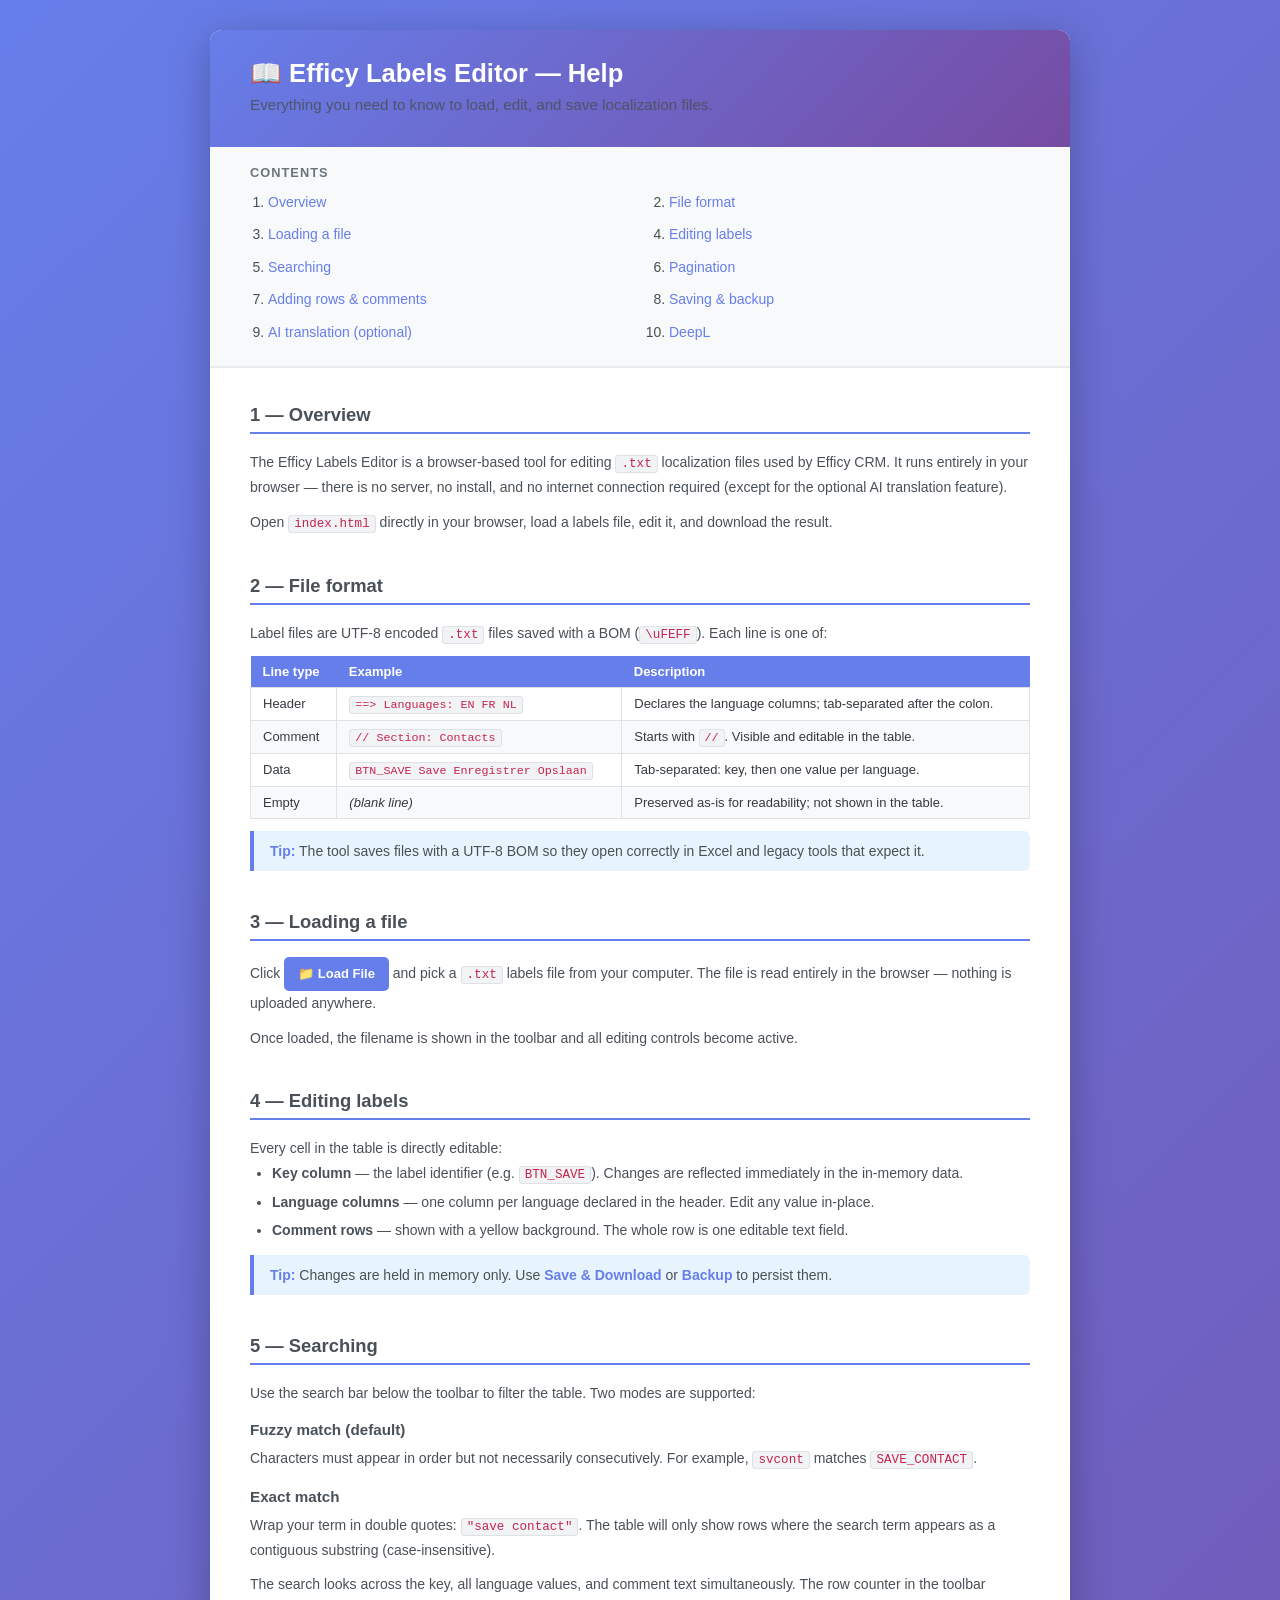
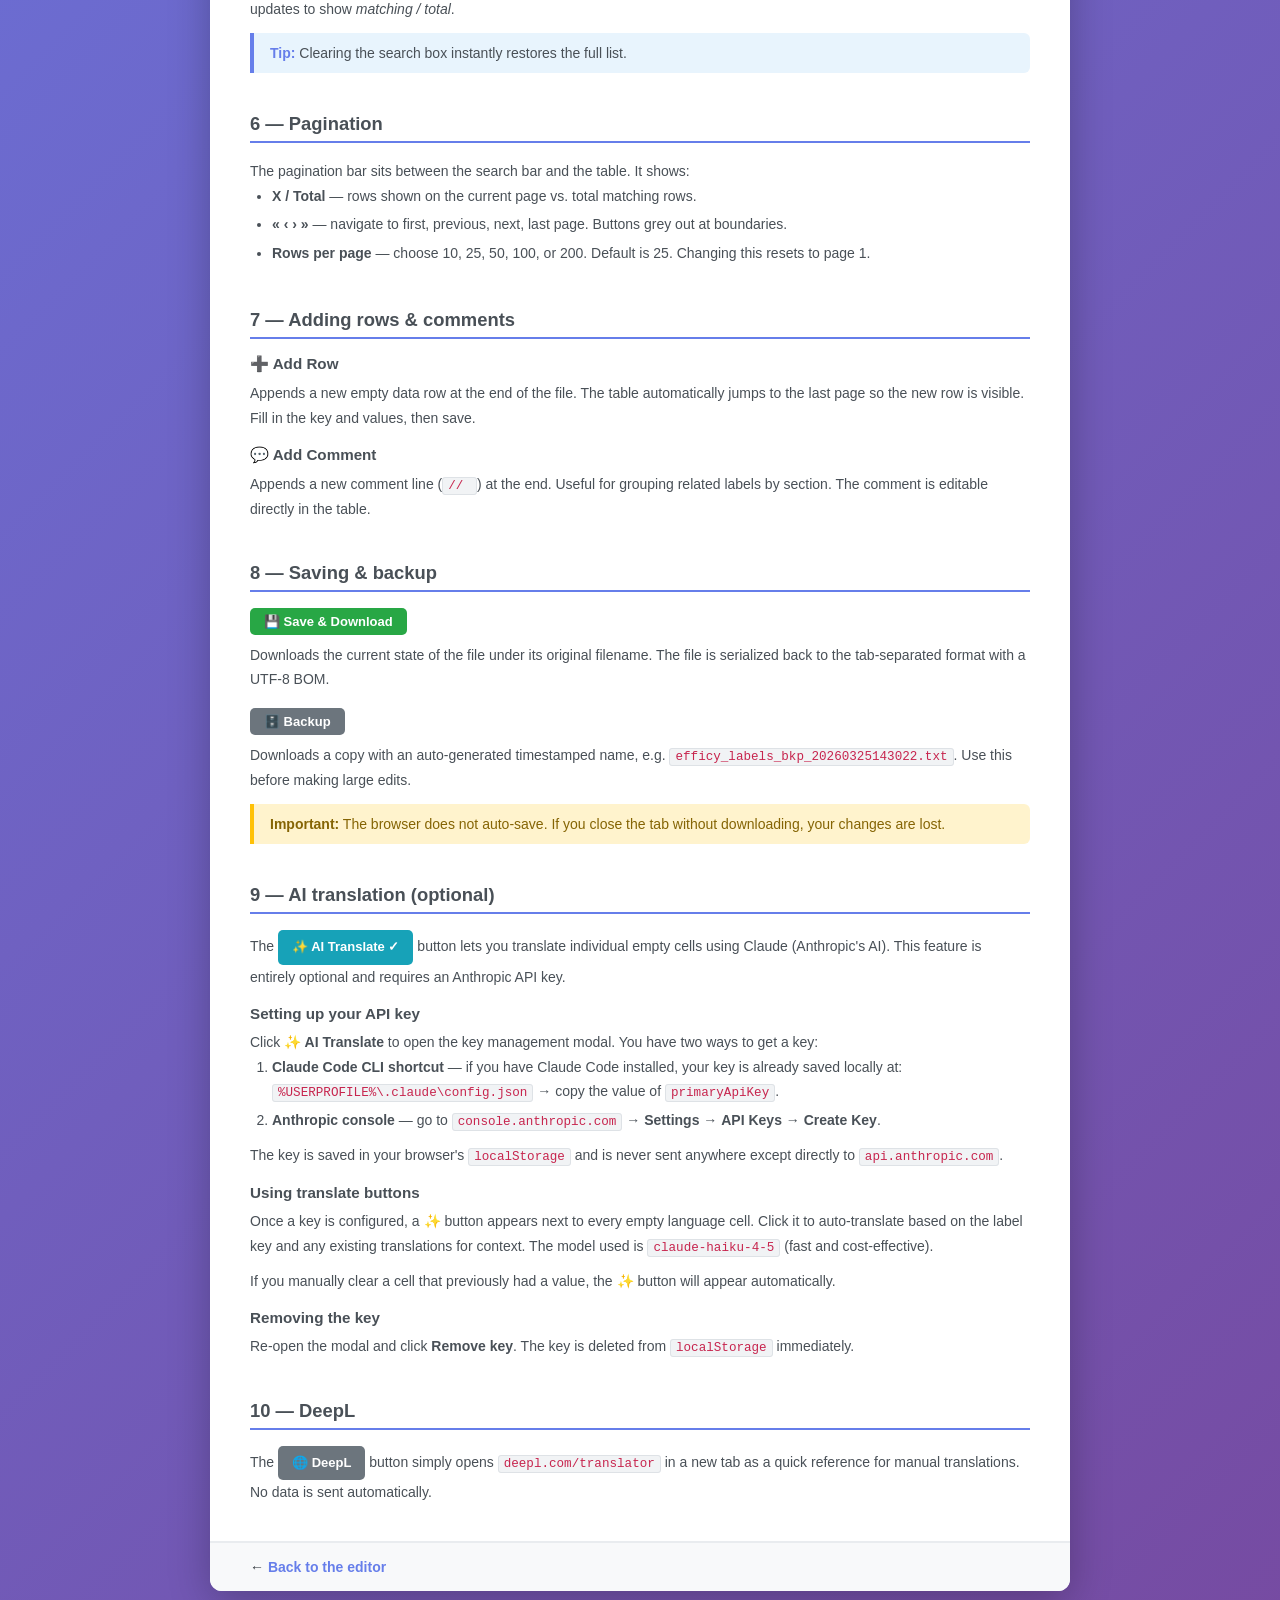
==== help.html @ d6625922 "Code structure improvement" ====
<!DOCTYPE html>
<html lang="en">
<head>
    <meta charset="UTF-8">
    <meta name="viewport" content="width=device-width, initial-scale=1.0">
    <title>Efficy Labels Editor — Help</title>
    <style>
        * { margin: 0; padding: 0; box-sizing: border-box; }

        body {
            font-family: 'Segoe UI', Tahoma, Geneva, Verdana, sans-serif;
            background: linear-gradient(135deg, #667eea 0%, #764ba2 100%);
            min-height: 100vh;
            padding: 30px 20px;
            color: #343a40;
        }

        .page {
            max-width: 860px;
            margin: 0 auto;
            background: white;
            border-radius: 12px;
            box-shadow: 0 10px 40px rgba(0,0,0,0.25);
            overflow: hidden;
        }

        .page-header {
            background: linear-gradient(135deg, #667eea 0%, #764ba2 100%);
            color: white;
            padding: 28px 40px;
        }

        .page-header h1 { font-size: 1.6em; margin-bottom: 4px; }
        .page-header p  { font-size: 0.95em; opacity: 0.85; }

        .toc {
            background: #f8f9fa;
            border-bottom: 2px solid #e9ecef;
            padding: 18px 40px;
        }

        .toc h2 {
            font-size: 0.8em;
            text-transform: uppercase;
            letter-spacing: 0.08em;
            color: #6c757d;
            margin-bottom: 10px;
        }

        .toc ol {
            padding-left: 18px;
            display: grid;
            grid-template-columns: 1fr 1fr;
            gap: 4px 40px;
            font-size: 14px;
        }

        .toc a {
            color: #667eea;
            text-decoration: none;
            font-weight: 500;
        }

        .toc a:hover { text-decoration: underline; }

        .content {
            padding: 36px 40px;
            display: flex;
            flex-direction: column;
            gap: 40px;
        }

        section { scroll-margin-top: 20px; }

        section h2 {
            font-size: 1.15em;
            color: #495057;
            border-bottom: 2px solid #667eea;
            padding-bottom: 6px;
            margin-bottom: 16px;
            display: flex;
            align-items: center;
            gap: 8px;
        }

        section h3 {
            font-size: 0.95em;
            font-weight: 700;
            color: #495057;
            margin: 16px 0 8px;
        }

        p, li { font-size: 14px; line-height: 1.75; color: #495057; }

        ul, ol { padding-left: 22px; }
        li { margin-bottom: 4px; }

        code {
            background: #f1f3f5;
            border: 1px solid #dee2e6;
            border-radius: 3px;
            padding: 1px 5px;
            font-family: 'Consolas', 'Courier New', monospace;
            font-size: 0.9em;
            color: #c7254e;
        }

        pre {
            background: #f8f9fa;
            border: 1px solid #dee2e6;
            border-radius: 6px;
            padding: 14px 18px;
            font-family: 'Consolas', 'Courier New', monospace;
            font-size: 13px;
            overflow-x: auto;
            line-height: 1.6;
            color: #343a40;
        }

        .tip {
            background: #e8f4fd;
            border-left: 4px solid #667eea;
            border-radius: 0 6px 6px 0;
            padding: 12px 16px;
            font-size: 14px;
            color: #495057;
            margin-top: 12px;
        }

        .tip strong { color: #667eea; }

        .warn {
            background: #fff3cd;
            border-left: 4px solid #ffc107;
            border-radius: 0 6px 6px 0;
            padding: 12px 16px;
            font-size: 14px;
            color: #856404;
            margin-top: 12px;
        }

        .btn-demo {
            display: inline-flex;
            align-items: center;
            gap: 6px;
            padding: 6px 14px;
            border-radius: 5px;
            font-size: 13px;
            font-weight: 600;
            border: none;
            cursor: default;
            vertical-align: middle;
        }

        .btn-primary-demo { background: #667eea; color: white; }
        .btn-success-demo { background: #28a745; color: white; }
        .btn-secondary-demo { background: #6c757d; color: white; }
        .btn-teal-demo { background: #17a2b8; color: white; }

        table.format-table {
            width: 100%;
            border-collapse: collapse;
            font-size: 13px;
            margin-top: 10px;
        }

        table.format-table th {
            background: #667eea;
            color: white;
            padding: 8px 12px;
            text-align: left;
        }

        table.format-table td {
            padding: 8px 12px;
            border: 1px solid #dee2e6;
        }

        table.format-table tr:nth-child(even) td { background: #f8f9fa; }

        .back-link {
            padding: 16px 40px;
            background: #f8f9fa;
            border-top: 2px solid #e9ecef;
            font-size: 14px;
        }

        .back-link a {
            color: #667eea;
            text-decoration: none;
            font-weight: 600;
        }

        .back-link a:hover { text-decoration: underline; }

        @media (max-width: 600px) {
            .page-header, .toc, .content, .back-link { padding-left: 20px; padding-right: 20px; }
            .toc ol { grid-template-columns: 1fr; }
        }
    </style>
</head>
<body>
    <div class="page">

        <div class="page-header">
            <h1>📖 Efficy Labels Editor — Help</h1>
            <p>Everything you need to know to load, edit, and save localization files.</p>
        </div>

        <nav class="toc">
            <h2>Contents</h2>
            <ol>
                <li><a href="#overview">Overview</a></li>
                <li><a href="#file-format">File format</a></li>
                <li><a href="#loading">Loading a file</a></li>
                <li><a href="#editing">Editing labels</a></li>
                <li><a href="#search">Searching</a></li>
                <li><a href="#pagination">Pagination</a></li>
                <li><a href="#adding">Adding rows &amp; comments</a></li>
                <li><a href="#saving">Saving &amp; backup</a></li>
                <li><a href="#ai">AI translation (optional)</a></li>
                <li><a href="#deepl">DeepL</a></li>
            </ol>
        </nav>

        <div class="content">

            <section id="overview">
                <h2>1 — Overview</h2>
                <p>The Efficy Labels Editor is a browser-based tool for editing <code>.txt</code> localization files used by Efficy CRM. It runs entirely in your browser — there is no server, no install, and no internet connection required (except for the optional AI translation feature).</p>
                <p style="margin-top:10px">Open <code>index.html</code> directly in your browser, load a labels file, edit it, and download the result.</p>
            </section>

            <section id="file-format">
                <h2>2 — File format</h2>
                <p>Label files are UTF-8 encoded <code>.txt</code> files saved with a BOM (<code>\uFEFF</code>). Each line is one of:</p>

                <table class="format-table">
                    <thead>
                        <tr><th>Line type</th><th>Example</th><th>Description</th></tr>
                    </thead>
                    <tbody>
                        <tr>
                            <td>Header</td>
                            <td><code>==> Languages:	EN	FR	NL</code></td>
                            <td>Declares the language columns; tab-separated after the colon.</td>
                        </tr>
                        <tr>
                            <td>Comment</td>
                            <td><code>// Section: Contacts</code></td>
                            <td>Starts with <code>//</code>. Visible and editable in the table.</td>
                        </tr>
                        <tr>
                            <td>Data</td>
                            <td><code>BTN_SAVE	Save	Enregistrer	Opslaan</code></td>
                            <td>Tab-separated: key, then one value per language.</td>
                        </tr>
                        <tr>
                            <td>Empty</td>
                            <td><em>(blank line)</em></td>
                            <td>Preserved as-is for readability; not shown in the table.</td>
                        </tr>
                    </tbody>
                </table>

                <div class="tip">
                    <strong>Tip:</strong> The tool saves files with a UTF-8 BOM so they open correctly in Excel and legacy tools that expect it.
                </div>
            </section>

            <section id="loading">
                <h2>3 — Loading a file</h2>
                <p>Click <span class="btn-demo btn-primary-demo">📁 Load File</span> and pick a <code>.txt</code> labels file from your computer. The file is read entirely in the browser — nothing is uploaded anywhere.</p>
                <p style="margin-top:10px">Once loaded, the filename is shown in the toolbar and all editing controls become active.</p>
            </section>

            <section id="editing">
                <h2>4 — Editing labels</h2>
                <p>Every cell in the table is directly editable:</p>
                <ul>
                    <li><strong>Key column</strong> — the label identifier (e.g. <code>BTN_SAVE</code>). Changes are reflected immediately in the in-memory data.</li>
                    <li><strong>Language columns</strong> — one column per language declared in the header. Edit any value in-place.</li>
                    <li><strong>Comment rows</strong> — shown with a yellow background. The whole row is one editable text field.</li>
                </ul>
                <div class="tip">
                    <strong>Tip:</strong> Changes are held in memory only. Use <strong>Save &amp; Download</strong> or <strong>Backup</strong> to persist them.
                </div>
            </section>

            <section id="search">
                <h2>5 — Searching</h2>
                <p>Use the search bar below the toolbar to filter the table. Two modes are supported:</p>

                <h3>Fuzzy match (default)</h3>
                <p>Characters must appear in order but not necessarily consecutively. For example, <code>svcont</code> matches <code>SAVE_CONTACT</code>.</p>

                <h3>Exact match</h3>
                <p>Wrap your term in double quotes: <code>"save contact"</code>. The table will only show rows where the search term appears as a contiguous substring (case-insensitive).</p>

                <p style="margin-top:10px">The search looks across the key, all language values, and comment text simultaneously. The row counter in the toolbar updates to show <em>matching / total</em>.</p>

                <div class="tip">
                    <strong>Tip:</strong> Clearing the search box instantly restores the full list.
                </div>
            </section>

            <section id="pagination">
                <h2>6 — Pagination</h2>
                <p>The pagination bar sits between the search bar and the table. It shows:</p>
                <ul>
                    <li><strong>X / Total</strong> — rows shown on the current page vs. total matching rows.</li>
                    <li><strong>« ‹ › »</strong> — navigate to first, previous, next, last page. Buttons grey out at boundaries.</li>
                    <li><strong>Rows per page</strong> — choose 10, 25, 50, 100, or 200. Default is 25. Changing this resets to page 1.</li>
                </ul>
            </section>

            <section id="adding">
                <h2>7 — Adding rows &amp; comments</h2>

                <h3>➕ Add Row</h3>
                <p>Appends a new empty data row at the end of the file. The table automatically jumps to the last page so the new row is visible. Fill in the key and values, then save.</p>

                <h3>💬 Add Comment</h3>
                <p>Appends a new comment line (<code>// </code>) at the end. Useful for grouping related labels by section. The comment is editable directly in the table.</p>
            </section>

            <section id="saving">
                <h2>8 — Saving &amp; backup</h2>

                <h3><span class="btn-demo btn-success-demo">💾 Save &amp; Download</span></h3>
                <p>Downloads the current state of the file under its original filename. The file is serialized back to the tab-separated format with a UTF-8 BOM.</p>

                <h3><span class="btn-demo btn-secondary-demo">🗄️ Backup</span></h3>
                <p>Downloads a copy with an auto-generated timestamped name, e.g. <code>efficy_labels_bkp_20260325143022.txt</code>. Use this before making large edits.</p>

                <div class="warn">
                    <strong>Important:</strong> The browser does not auto-save. If you close the tab without downloading, your changes are lost.
                </div>
            </section>

            <section id="ai">
                <h2>9 — AI translation (optional)</h2>
                <p>The <span class="btn-demo btn-teal-demo">✨ AI Translate ✓</span> button lets you translate individual empty cells using Claude (Anthropic's AI). This feature is entirely optional and requires an Anthropic API key.</p>

                <h3>Setting up your API key</h3>
                <p>Click <strong>✨ AI Translate</strong> to open the key management modal. You have two ways to get a key:</p>
                <ol>
                    <li>
                        <strong>Claude Code CLI shortcut</strong> — if you have Claude Code installed, your key is already saved locally at:<br>
                        <code>%USERPROFILE%\.claude\config.json</code> → copy the value of <code>primaryApiKey</code>.
                    </li>
                    <li>
                        <strong>Anthropic console</strong> — go to <code>console.anthropic.com</code> → <strong>Settings</strong> → <strong>API Keys</strong> → <strong>Create Key</strong>.
                    </li>
                </ol>
                <p style="margin-top:10px">The key is saved in your browser's <code>localStorage</code> and is never sent anywhere except directly to <code>api.anthropic.com</code>.</p>

                <h3>Using translate buttons</h3>
                <p>Once a key is configured, a <strong>✨</strong> button appears next to every empty language cell. Click it to auto-translate based on the label key and any existing translations for context. The model used is <code>claude-haiku-4-5</code> (fast and cost-effective).</p>
                <p style="margin-top:10px">If you manually clear a cell that previously had a value, the ✨ button will appear automatically.</p>

                <h3>Removing the key</h3>
                <p>Re-open the modal and click <strong>Remove key</strong>. The key is deleted from <code>localStorage</code> immediately.</p>
            </section>

            <section id="deepl">
                <h2>10 — DeepL</h2>
                <p>The <span class="btn-demo btn-secondary-demo">🌐 DeepL</span> button simply opens <code>deepl.com/translator</code> in a new tab as a quick reference for manual translations. No data is sent automatically.</p>
            </section>

        </div>

        <div class="back-link">
            ← <a href="index.html">Back to the editor</a>
        </div>

    </div>
</body>
</html>
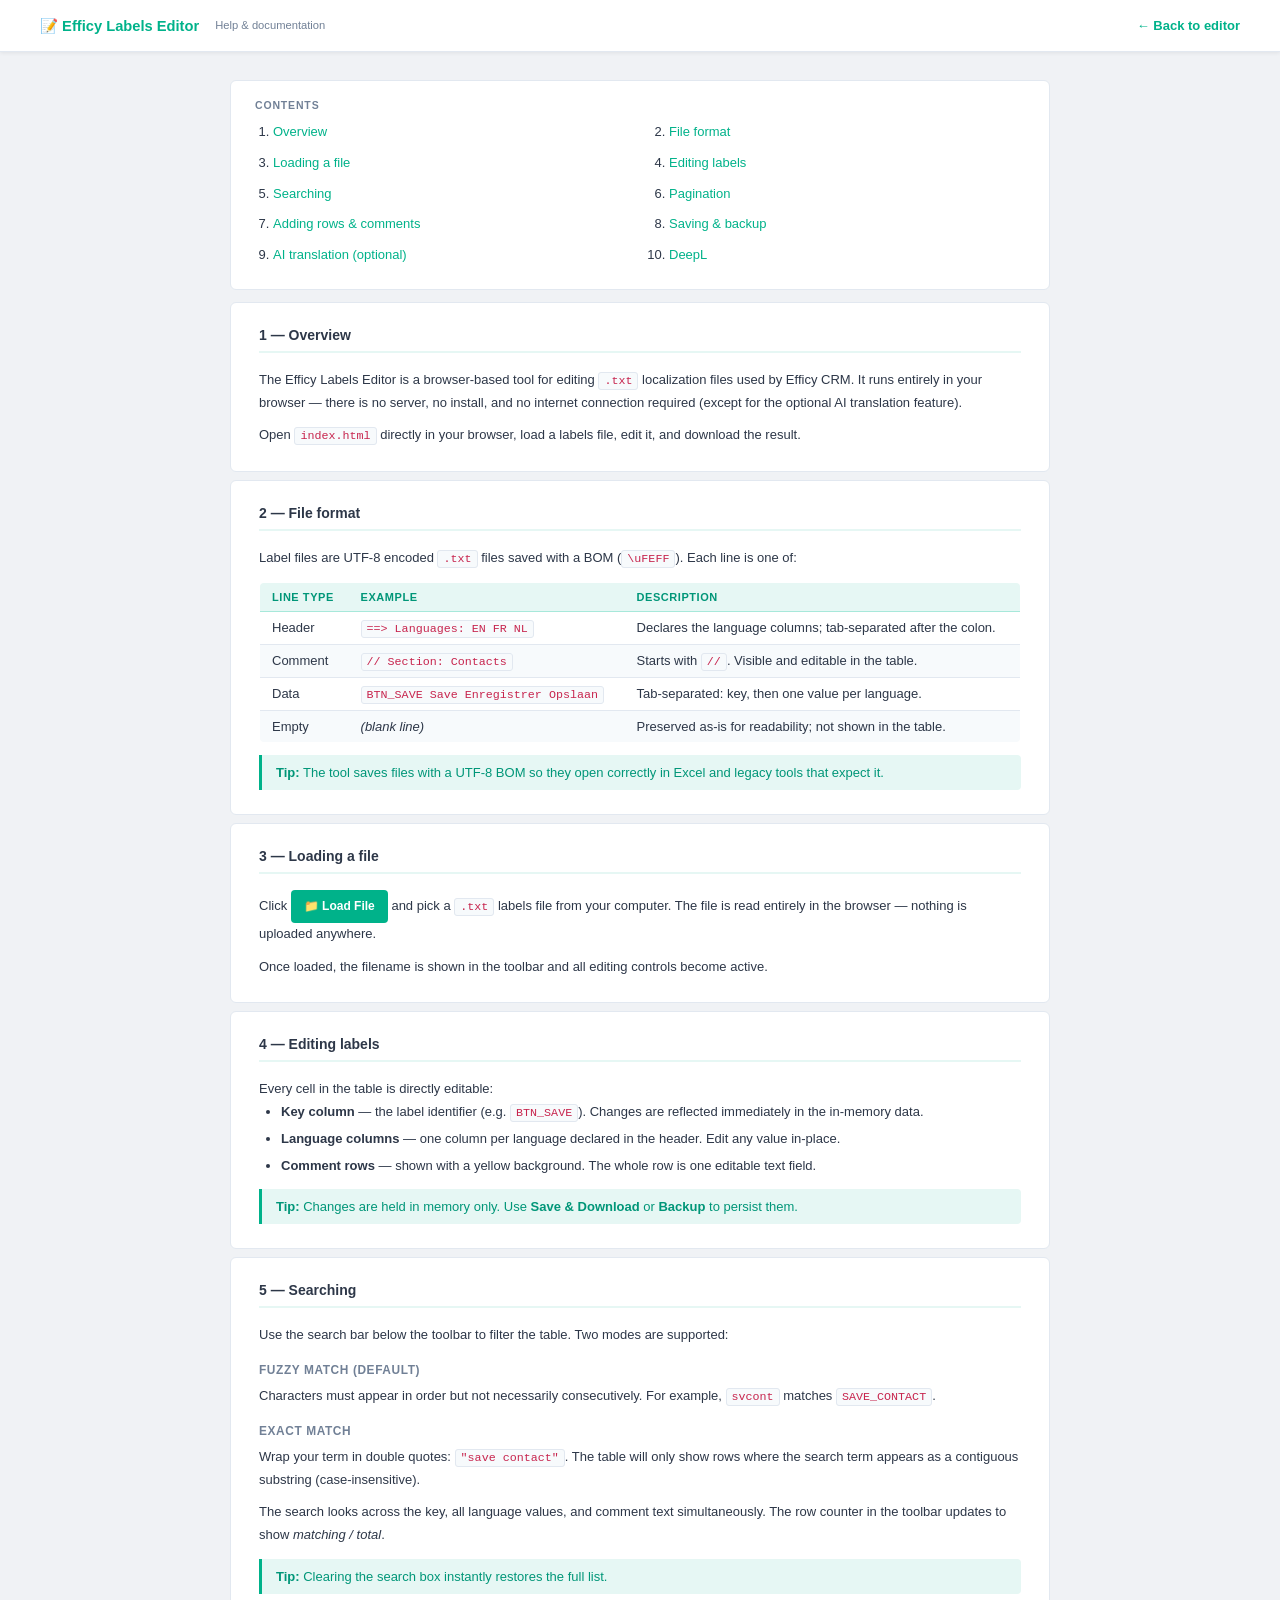
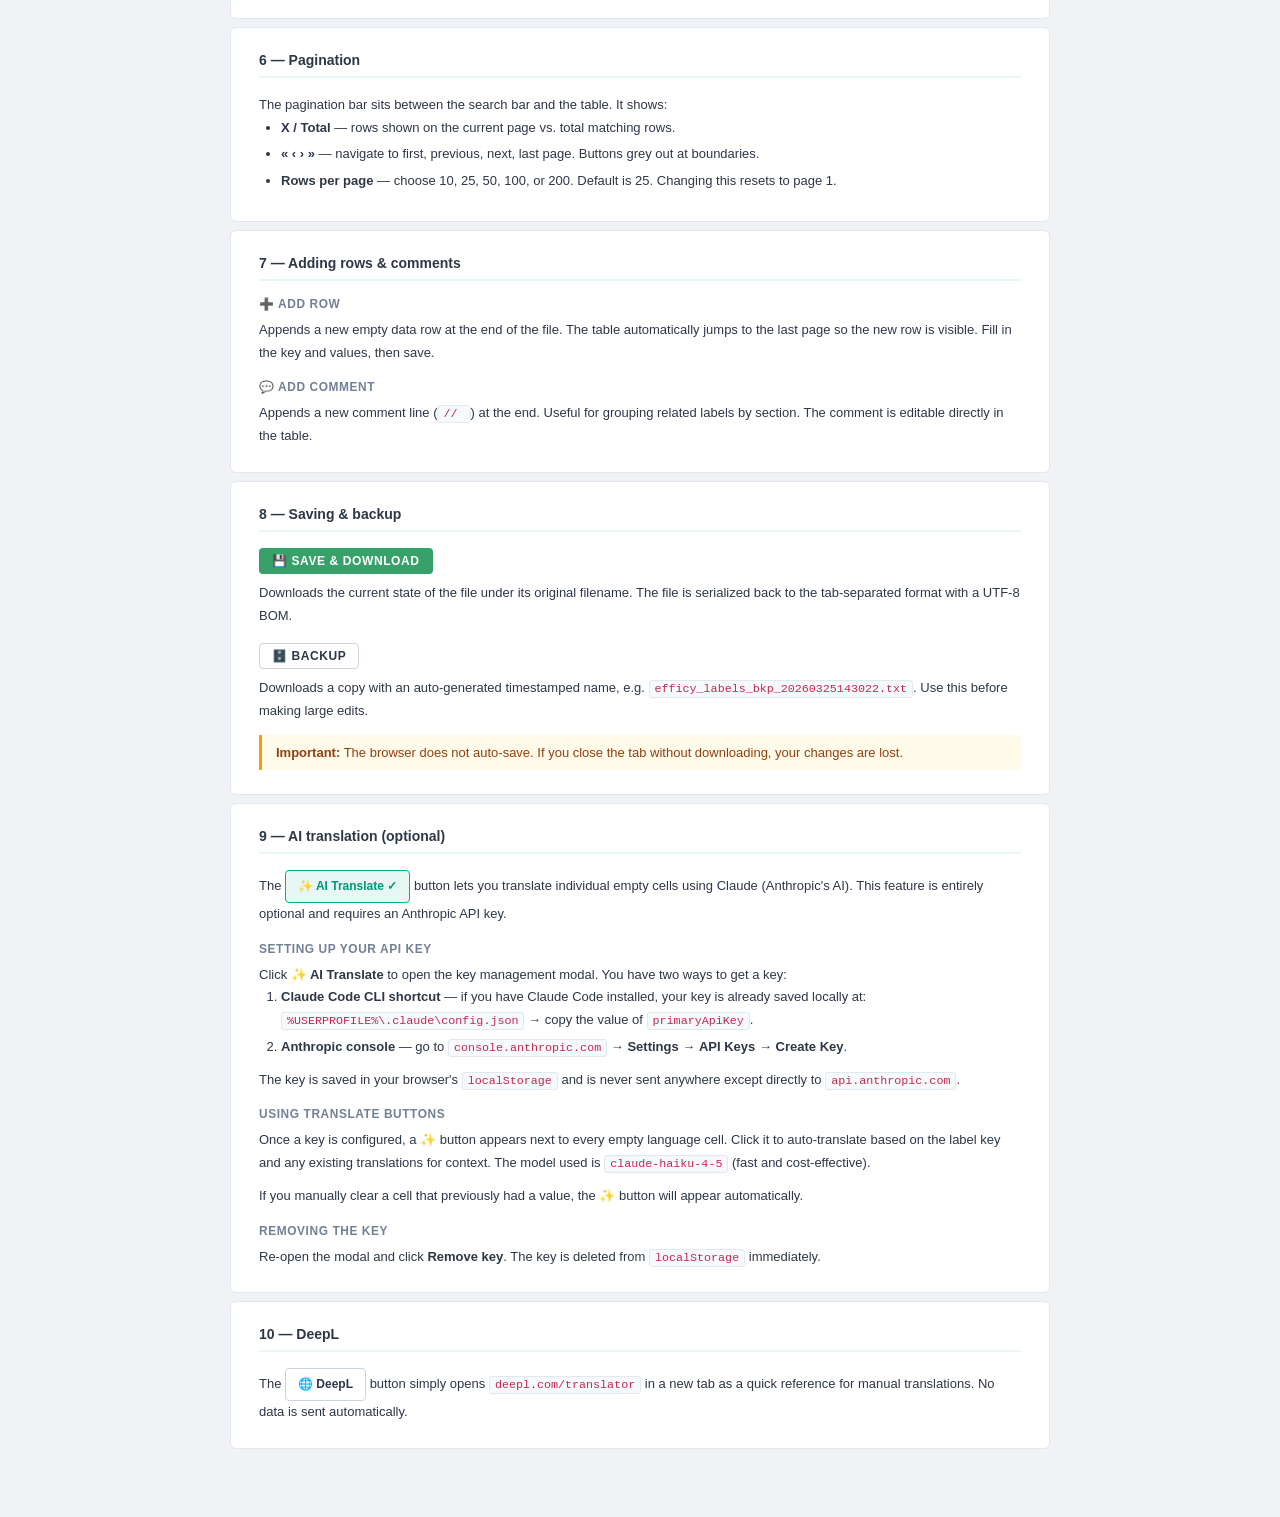
==== commit 8b35266e: "Make the design more corporate" ====
--- a/help.html
+++ b/help.html
@@ -5,45 +5,88 @@
     <meta name="viewport" content="width=device-width, initial-scale=1.0">
     <title>Efficy Labels Editor — Help</title>
     <style>
+        :root {
+            --primary:      #00b28a;
+            --primary-dark: #009678;
+            --primary-light:#e6f7f4;
+            --bg:           #f0f2f5;
+            --card:         #ffffff;
+            --border:       #e2e8f0;
+            --border-dark:  #cbd5e0;
+            --text:         #2d3748;
+            --muted:        #718096;
+        }
+
         * { margin: 0; padding: 0; box-sizing: border-box; }
 
         body {
             font-family: 'Segoe UI', Tahoma, Geneva, Verdana, sans-serif;
-            background: linear-gradient(135deg, #667eea 0%, #764ba2 100%);
+            background: var(--bg);
             min-height: 100vh;
-            padding: 30px 20px;
-            color: #343a40;
-        }
-
-        .page {
+            color: var(--text);
+            font-size: 14px;
+        }
+
+        /* Navbar */
+        .page-header {
+            background: var(--card);
+            border-bottom: 1px solid var(--border);
+            padding: 0 40px;
+            height: 52px;
+            display: flex;
+            align-items: center;
+            gap: 16px;
+            position: sticky;
+            top: 0;
+            z-index: 100;
+            box-shadow: 0 1px 4px rgba(0,0,0,0.07);
+        }
+
+        .page-header h1 {
+            font-size: 1.05em;
+            font-weight: 700;
+            color: var(--primary);
+        }
+
+        .page-header p {
+            font-size: 0.8em;
+            color: var(--muted);
+        }
+
+        .page-header a {
+            margin-left: auto;
+            font-size: 13px;
+            color: var(--primary);
+            text-decoration: none;
+            font-weight: 600;
+        }
+
+        .page-header a:hover { text-decoration: underline; }
+
+        /* Content wrapper */
+        .page-body {
             max-width: 860px;
-            margin: 0 auto;
-            background: white;
-            border-radius: 12px;
-            box-shadow: 0 10px 40px rgba(0,0,0,0.25);
-            overflow: hidden;
-        }
-
-        .page-header {
-            background: linear-gradient(135deg, #667eea 0%, #764ba2 100%);
-            color: white;
-            padding: 28px 40px;
-        }
-
-        .page-header h1 { font-size: 1.6em; margin-bottom: 4px; }
-        .page-header p  { font-size: 0.95em; opacity: 0.85; }
-
+            margin: 28px auto;
+            padding: 0 20px 40px;
+            display: flex;
+            flex-direction: column;
+            gap: 4px;
+        }
+
+        /* TOC */
         .toc {
-            background: #f8f9fa;
-            border-bottom: 2px solid #e9ecef;
-            padding: 18px 40px;
+            background: var(--card);
+            border: 1px solid var(--border);
+            border-radius: 6px;
+            padding: 18px 24px;
+            margin-bottom: 8px;
         }
 
         .toc h2 {
-            font-size: 0.8em;
+            font-size: 0.75em;
             text-transform: uppercase;
             letter-spacing: 0.08em;
-            color: #6c757d;
+            color: var(--muted);
             margin-bottom: 10px;
         }
 
@@ -52,52 +95,47 @@
             display: grid;
             grid-template-columns: 1fr 1fr;
             gap: 4px 40px;
-            font-size: 14px;
-        }
-
-        .toc a {
-            color: #667eea;
-            text-decoration: none;
-            font-weight: 500;
-        }
-
+            font-size: 13px;
+        }
+
+        .toc a { color: var(--primary); text-decoration: none; font-weight: 500; }
         .toc a:hover { text-decoration: underline; }
 
-        .content {
-            padding: 36px 40px;
-            display: flex;
-            flex-direction: column;
-            gap: 40px;
-        }
-
-        section { scroll-margin-top: 20px; }
+        /* Sections */
+        section {
+            background: var(--card);
+            border: 1px solid var(--border);
+            border-radius: 6px;
+            padding: 24px 28px;
+            scroll-margin-top: 68px;
+        }
 
         section h2 {
-            font-size: 1.15em;
-            color: #495057;
-            border-bottom: 2px solid #667eea;
-            padding-bottom: 6px;
+            font-size: 1em;
+            color: var(--text);
+            border-bottom: 2px solid var(--primary-light);
+            padding-bottom: 8px;
             margin-bottom: 16px;
-            display: flex;
-            align-items: center;
-            gap: 8px;
-        }
+        }
+
+        section h2 span { color: var(--primary); margin-right: 6px; }
 
         section h3 {
-            font-size: 0.95em;
+            font-size: 0.85em;
             font-weight: 700;
-            color: #495057;
+            color: var(--muted);
+            text-transform: uppercase;
+            letter-spacing: 0.05em;
             margin: 16px 0 8px;
         }
 
-        p, li { font-size: 14px; line-height: 1.75; color: #495057; }
-
+        p, li { font-size: 13px; line-height: 1.75; color: var(--text); }
         ul, ol { padding-left: 22px; }
         li { margin-bottom: 4px; }
 
         code {
-            background: #f1f3f5;
-            border: 1px solid #dee2e6;
+            background: #f7fafc;
+            border: 1px solid var(--border);
             border-radius: 3px;
             padding: 1px 5px;
             font-family: 'Consolas', 'Courier New', monospace;
@@ -105,107 +143,88 @@
             color: #c7254e;
         }
 
-        pre {
-            background: #f8f9fa;
-            border: 1px solid #dee2e6;
-            border-radius: 6px;
-            padding: 14px 18px;
-            font-family: 'Consolas', 'Courier New', monospace;
-            font-size: 13px;
-            overflow-x: auto;
-            line-height: 1.6;
-            color: #343a40;
-        }
-
         .tip {
-            background: #e8f4fd;
-            border-left: 4px solid #667eea;
-            border-radius: 0 6px 6px 0;
-            padding: 12px 16px;
-            font-size: 14px;
-            color: #495057;
+            background: var(--primary-light);
+            border-left: 3px solid var(--primary);
+            border-radius: 0 4px 4px 0;
+            padding: 10px 14px;
+            font-size: 13px;
+            color: var(--primary-dark);
             margin-top: 12px;
         }
 
-        .tip strong { color: #667eea; }
-
         .warn {
-            background: #fff3cd;
-            border-left: 4px solid #ffc107;
-            border-radius: 0 6px 6px 0;
-            padding: 12px 16px;
-            font-size: 14px;
-            color: #856404;
+            background: #fffbeb;
+            border-left: 3px solid #f59e0b;
+            border-radius: 0 4px 4px 0;
+            padding: 10px 14px;
+            font-size: 13px;
+            color: #92400e;
             margin-top: 12px;
         }
 
         .btn-demo {
             display: inline-flex;
             align-items: center;
-            gap: 6px;
-            padding: 6px 14px;
-            border-radius: 5px;
-            font-size: 13px;
+            gap: 5px;
+            padding: 5px 12px;
+            border-radius: 4px;
+            font-size: 12px;
             font-weight: 600;
-            border: none;
+            border: 1px solid transparent;
             cursor: default;
             vertical-align: middle;
-        }
-
-        .btn-primary-demo { background: #667eea; color: white; }
-        .btn-success-demo { background: #28a745; color: white; }
-        .btn-secondary-demo { background: #6c757d; color: white; }
-        .btn-teal-demo { background: #17a2b8; color: white; }
+            font-family: inherit;
+        }
+
+        .btn-primary-demo  { background: var(--primary); color: white; }
+        .btn-success-demo  { background: #38a169; color: white; }
+        .btn-secondary-demo{ background: white; color: #2d3748; border-color: #cbd5e0; }
+        .btn-teal-demo     { background: var(--primary-light); color: var(--primary-dark); border-color: var(--primary); }
 
         table.format-table {
             width: 100%;
             border-collapse: collapse;
             font-size: 13px;
-            margin-top: 10px;
+            margin-top: 12px;
+            border: 1px solid var(--border);
+            border-radius: 5px;
+            overflow: hidden;
         }
 
         table.format-table th {
-            background: #667eea;
-            color: white;
+            background: var(--primary-light);
+            color: var(--primary-dark);
             padding: 8px 12px;
             text-align: left;
+            font-size: 11px;
+            text-transform: uppercase;
+            letter-spacing: 0.05em;
+            border-bottom: 1px solid #a7e8da;
         }
 
         table.format-table td {
             padding: 8px 12px;
-            border: 1px solid #dee2e6;
-        }
-
-        table.format-table tr:nth-child(even) td { background: #f8f9fa; }
-
-        .back-link {
-            padding: 16px 40px;
-            background: #f8f9fa;
-            border-top: 2px solid #e9ecef;
-            font-size: 14px;
-        }
-
-        .back-link a {
-            color: #667eea;
-            text-decoration: none;
-            font-weight: 600;
-        }
-
-        .back-link a:hover { text-decoration: underline; }
+            border-bottom: 1px solid var(--border);
+        }
+
+        table.format-table tr:last-child td { border-bottom: none; }
+        table.format-table tr:nth-child(even) td { background: #f7fafc; }
 
         @media (max-width: 600px) {
-            .page-header, .toc, .content, .back-link { padding-left: 20px; padding-right: 20px; }
+            .page-header { padding: 0 20px; }
             .toc ol { grid-template-columns: 1fr; }
         }
     </style>
 </head>
 <body>
-    <div class="page">
-
-        <div class="page-header">
-            <h1>📖 Efficy Labels Editor — Help</h1>
-            <p>Everything you need to know to load, edit, and save localization files.</p>
-        </div>
+    <div class="page-header">
+        <h1>📝 Efficy Labels Editor</h1>
+        <p>Help &amp; documentation</p>
+        <a href="index.html">← Back to editor</a>
+    </div>
+
+    <div class="page-body">
 
         <nav class="toc">
             <h2>Contents</h2>
@@ -223,7 +242,7 @@
             </ol>
         </nav>
 
-        <div class="content">
+        <div style="display:flex;flex-direction:column;gap:8px;">
 
             <section id="overview">
                 <h2>1 — Overview</h2>
@@ -370,8 +389,6 @@
 
         </div>
 
-        <div class="back-link">
-            ← <a href="index.html">Back to the editor</a>
         </div>
 
     </div>
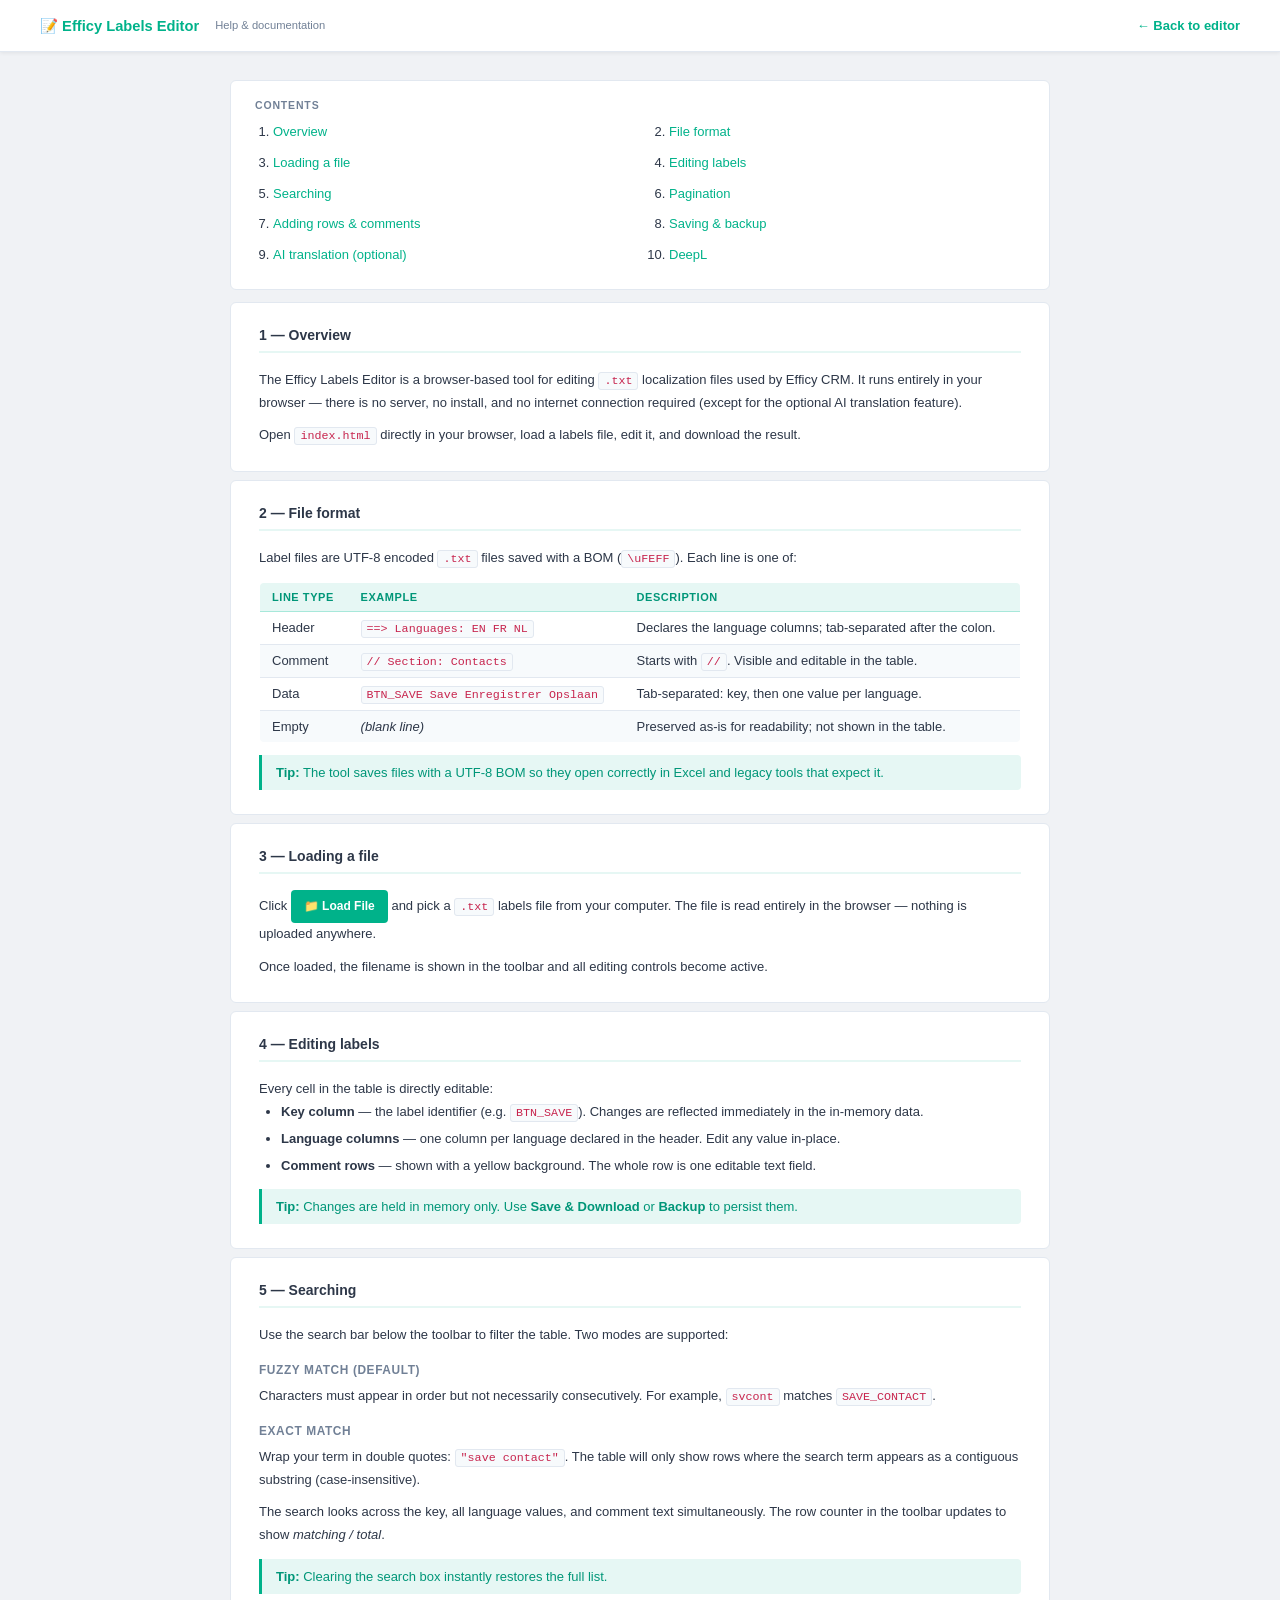
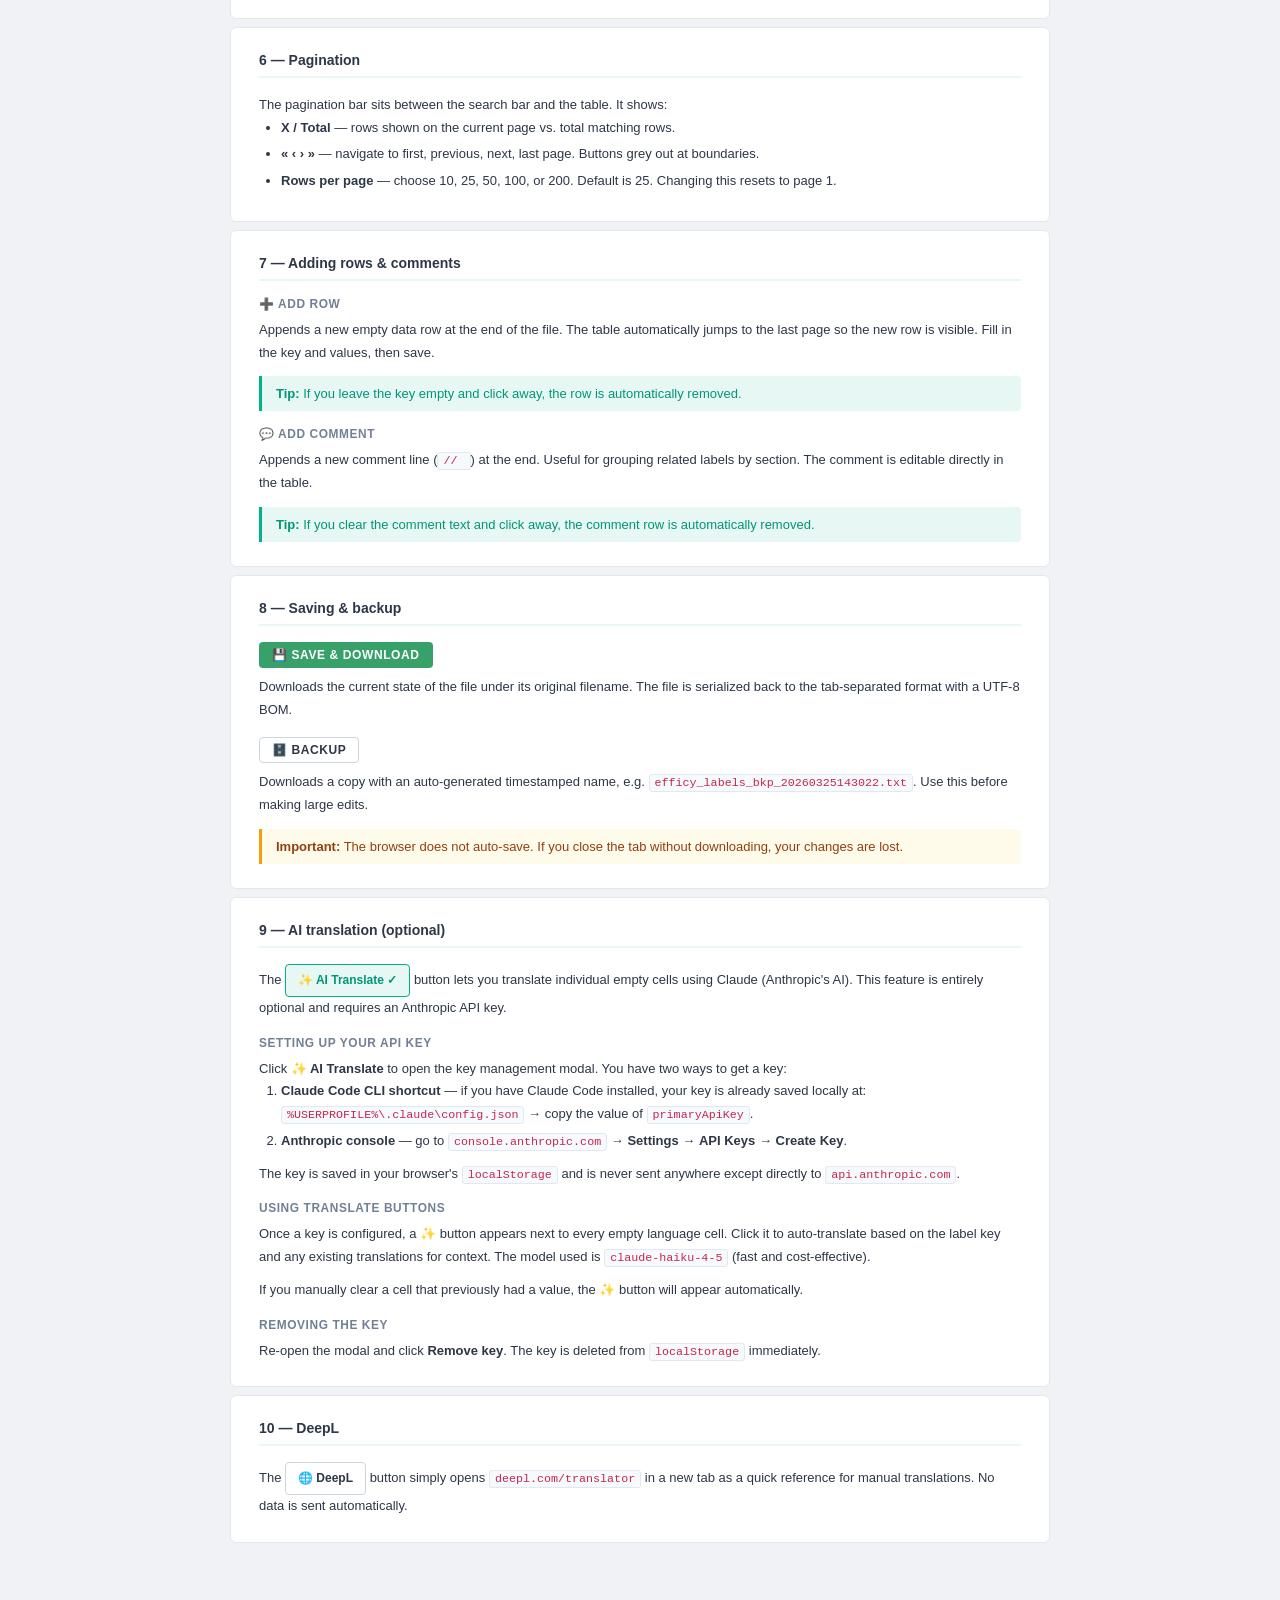
==== commit 8920dbba: "Auto-delete empty rows/comments on blur; improve comment row UX - Empty data rows and comment rows a" ====
--- a/help.html
+++ b/help.html
@@ -338,9 +338,15 @@
 
                 <h3>➕ Add Row</h3>
                 <p>Appends a new empty data row at the end of the file. The table automatically jumps to the last page so the new row is visible. Fill in the key and values, then save.</p>
+                <div class="tip">
+                    <strong>Tip:</strong> If you leave the key empty and click away, the row is automatically removed.
+                </div>
 
                 <h3>💬 Add Comment</h3>
                 <p>Appends a new comment line (<code>// </code>) at the end. Useful for grouping related labels by section. The comment is editable directly in the table.</p>
+                <div class="tip">
+                    <strong>Tip:</strong> If you clear the comment text and click away, the comment row is automatically removed.
+                </div>
             </section>
 
             <section id="saving">
